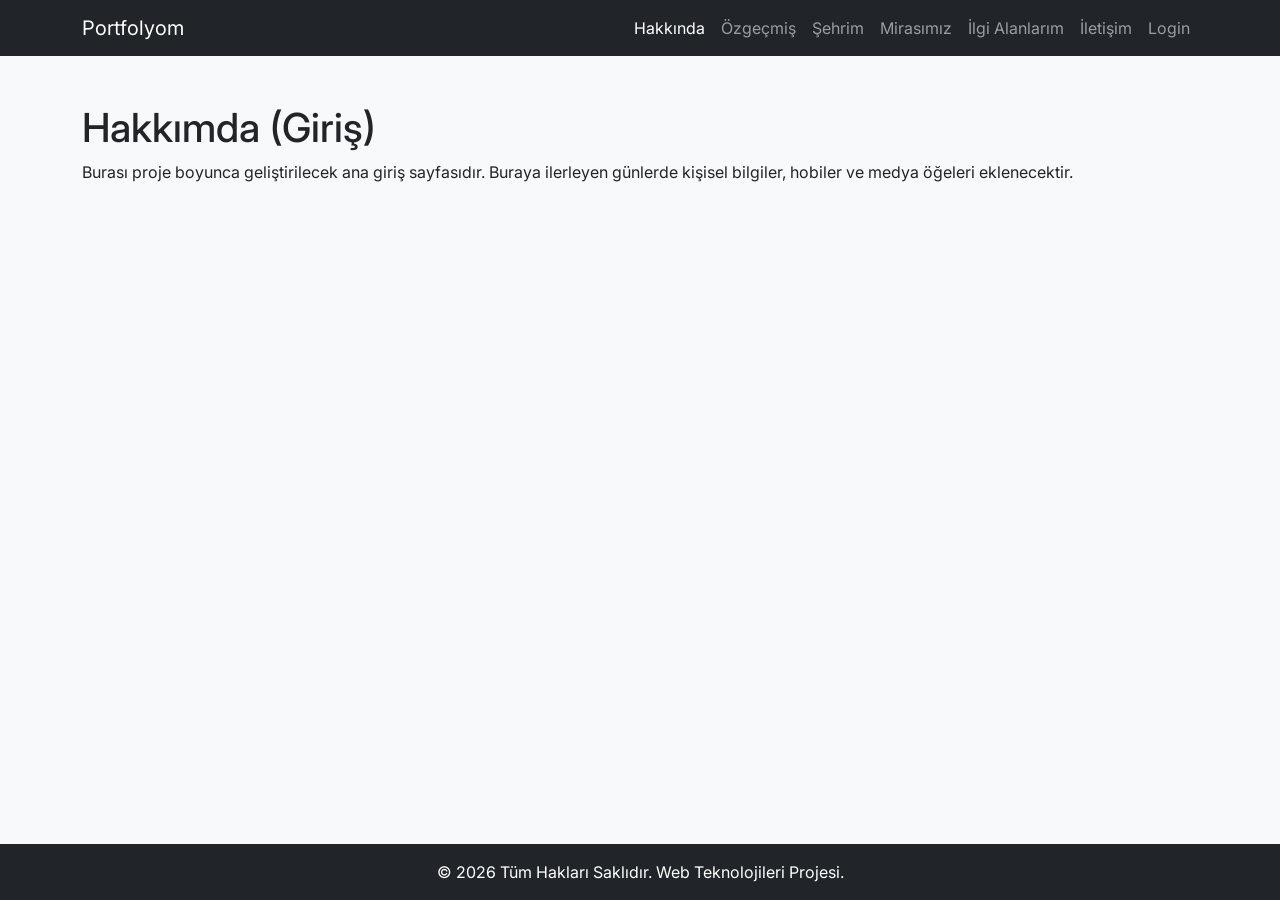
==== index.html @ a38fa342 "Gün 1: Proje kurulumu ve temel şablon oluşturuldu" ====
<!DOCTYPE html>
<html lang="tr">
<head>
    <meta charset="UTF-8">
    <meta name="viewport" content="width=device-width, initial-scale=1.0">
    <title>Kişisel Web Sitem - Hakkında</title>
    
    <!-- Bootstrap 5 CSS -->
    <link href="https://cdn.jsdelivr.net/npm/bootstrap@5.3.3/dist/css/bootstrap.min.css" rel="stylesheet">
    
    <!-- Custom CSS -->
    <link rel="stylesheet" href="css/style.css">
</head>
<body class="d-flex flex-column min-vh-100">

    <!-- Navbar -->
    <nav class="navbar navbar-expand-lg navbar-dark bg-dark">
        <div class="container">
            <a class="navbar-brand" href="index.html">Portfolyom</a>
            <button class="navbar-toggler" type="button" data-bs-toggle="collapse" data-bs-toggle="target="#navbarNav" aria-controls="navbarNav" aria-expanded="false" aria-label="Toggle navigation">
                <span class="navbar-toggler-icon"></span>
            </button>
            <div class="collapse navbar-collapse" id="navbarNav">
                <ul class="navbar-nav ms-auto">
                    <li class="nav-item">
                        <a class="nav-link active" aria-current="page" href="index.html">Hakkında</a>
                    </li>
                    <li class="nav-item">
                        <a class="nav-link" href="ozgecmis.html">Özgeçmiş</a>
                    </li>
                    <li class="nav-item">
                        <a class="nav-link" href="sehrim.html">Şehrim</a>
                    </li>
                    <li class="nav-item">
                        <a class="nav-link" href="mirasimiz.html">Mirasımız</a>
                    </li>
                    <li class="nav-item">
                        <a class="nav-link" href="ilgialanlarim.html">İlgi Alanlarım</a>
                    </li>
                    <li class="nav-item">
                        <a class="nav-link" href="iletisim.html">İletişim</a>
                    </li>
                    <li class="nav-item">
                        <a class="nav-link" href="login.html">Login</a>
                    </li>
                </ul>
            </div>
        </div>
    </nav>

    <!-- Main Content Area -->
    <main class="flex-grow-1">
        <div class="container mt-5">
            <h1>Hakkımda (Giriş)</h1>
            <p>Burası proje boyunca geliştirilecek ana giriş sayfasıdır. Buraya ilerleyen günlerde kişisel bilgiler, hobiler ve medya öğeleri eklenecektir.</p>
        </div>
    </main>

    <!-- Footer -->
    <footer class="bg-dark text-white text-center py-3 mt-auto">
        <div class="container">
            <p class="mb-0">&copy; 2026 Tüm Hakları Saklıdır. Web Teknolojileri Projesi.</p>
        </div>
    </footer>

    <!-- Bootstrap 5 JS Bundle with Popper -->
    <script src="https://cdn.jsdelivr.net/npm/bootstrap@5.3.3/dist/js/bootstrap.bundle.min.js"></script>
</body>
</html>
---- css/style.css ----
/* style.css - Custom CSS for the Web Technologies Project */

/* Import Google Fonts for better typography */
@import url('https://fonts.googleapis.com/css2?family=Inter:wght@400;500;700&display=swap');

body {
    font-family: 'Inter', sans-serif;
    background-color: #f8f9fa;
}

/* Add some padding to the main content so it doesn't stick to the header/footer */
main {
    padding-bottom: 2rem;
}
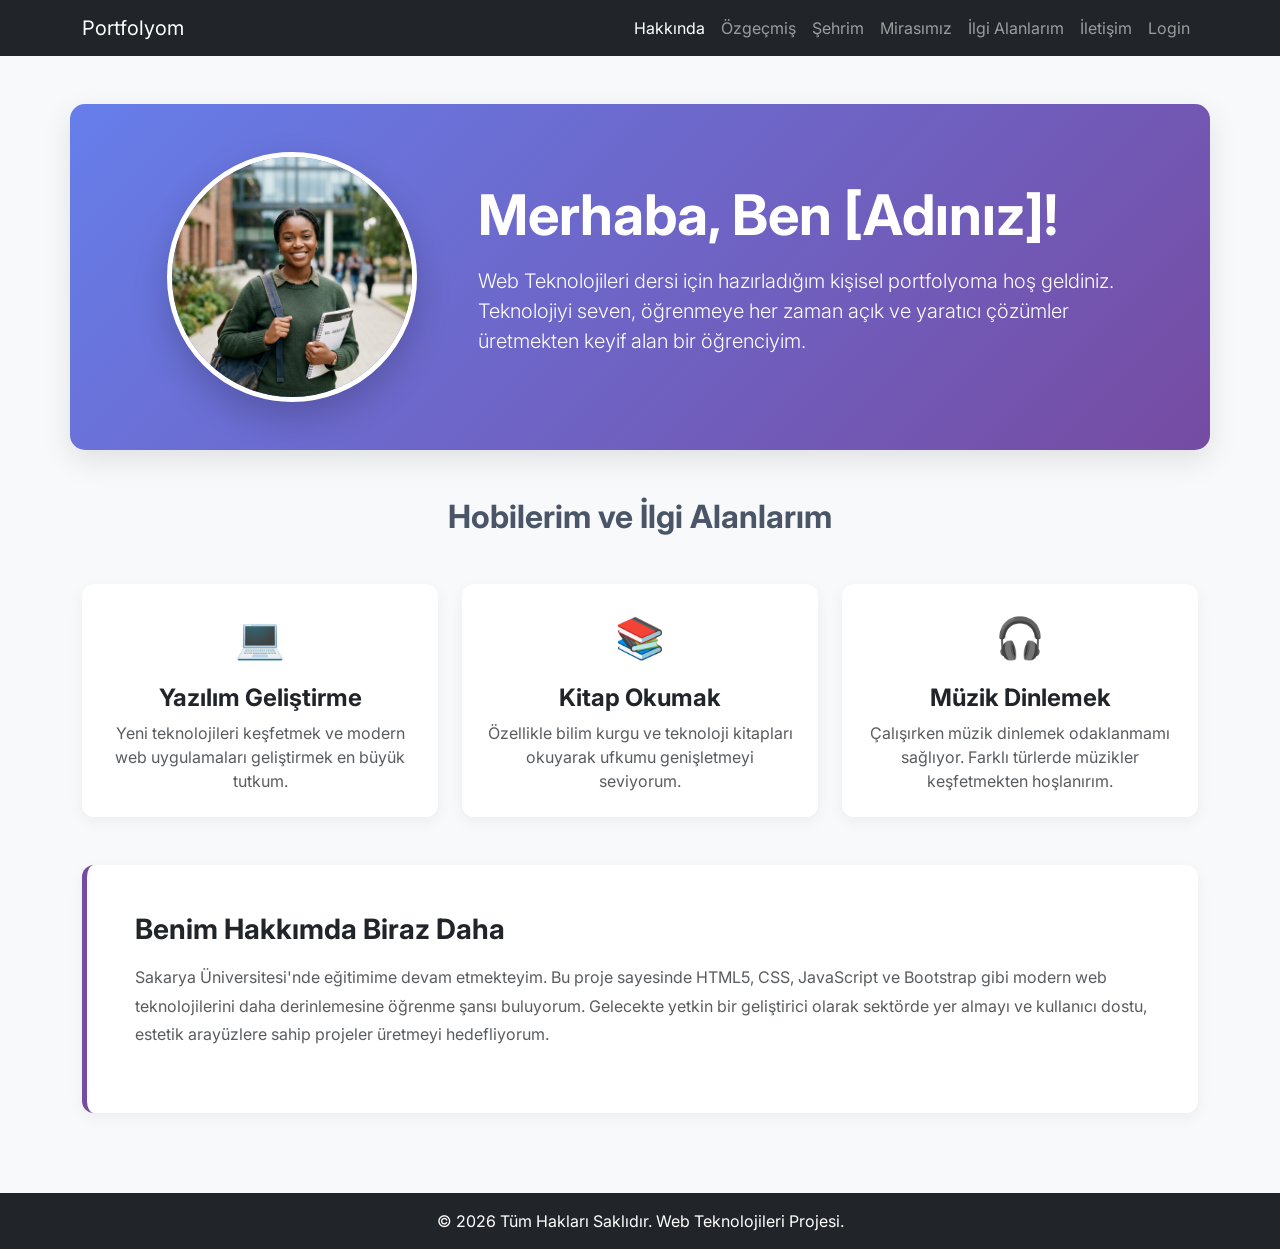
==== commit e1a5feab: "Gün 2: Hakkında (About) sayfasi tasarimi ve icerikleri eklendi" ====
--- a/index.html
+++ b/index.html
@@ -51,8 +51,57 @@
     <!-- Main Content Area -->
     <main class="flex-grow-1">
         <div class="container mt-5">
-            <h1>Hakkımda (Giriş)</h1>
-            <p>Burası proje boyunca geliştirilecek ana giriş sayfasıdır. Buraya ilerleyen günlerde kişisel bilgiler, hobiler ve medya öğeleri eklenecektir.</p>
+            <!-- Hero Section -->
+            <div class="row about-header align-items-center p-4 p-md-5">
+                <div class="col-md-4 text-center mb-4 mb-md-0">
+                    <img src="img/profile.png" alt="Profil Fotoğrafım" class="img-fluid rounded-circle profile-img" style="max-width: 250px;">
+                </div>
+                <div class="col-md-8">
+                    <h1 class="display-4 fw-bold mb-3">Merhaba, Ben [Adınız]!</h1>
+                    <p class="lead">Web Teknolojileri dersi için hazırladığım kişisel portfolyoma hoş geldiniz. Teknolojiyi seven, öğrenmeye her zaman açık ve yaratıcı çözümler üretmekten keyif alan bir öğrenciyim.</p>
+                </div>
+            </div>
+
+            <!-- Hobbies and Activities -->
+            <h2 class="text-center mb-5 fw-bold" style="color: #4a5568;">Hobilerim ve İlgi Alanlarım</h2>
+            <div class="row g-4 mb-5">
+                <!-- Hobby 1 -->
+                <div class="col-md-4">
+                    <div class="card hobby-card p-4 text-center">
+                        <div class="hobby-icon">💻</div>
+                        <h4 class="card-title fw-bold">Yazılım Geliştirme</h4>
+                        <p class="card-text text-muted">Yeni teknolojileri keşfetmek ve modern web uygulamaları geliştirmek en büyük tutkum.</p>
+                    </div>
+                </div>
+                <!-- Hobby 2 -->
+                <div class="col-md-4">
+                    <div class="card hobby-card p-4 text-center">
+                        <div class="hobby-icon">📚</div>
+                        <h4 class="card-title fw-bold">Kitap Okumak</h4>
+                        <p class="card-text text-muted">Özellikle bilim kurgu ve teknoloji kitapları okuyarak ufkumu genişletmeyi seviyorum.</p>
+                    </div>
+                </div>
+                <!-- Hobby 3 -->
+                <div class="col-md-4">
+                    <div class="card hobby-card p-4 text-center">
+                        <div class="hobby-icon">🎧</div>
+                        <h4 class="card-title fw-bold">Müzik Dinlemek</h4>
+                        <p class="card-text text-muted">Çalışırken müzik dinlemek odaklanmamı sağlıyor. Farklı türlerde müzikler keşfetmekten hoşlanırım.</p>
+                    </div>
+                </div>
+            </div>
+            
+            <!-- Extra info -->
+            <div class="row mb-5">
+                <div class="col-12">
+                    <div class="card hobby-card p-4 p-md-5 border-start border-5" style="border-left-color: #764ba2 !important;">
+                        <h3 class="fw-bold mb-3">Benim Hakkımda Biraz Daha</h3>
+                        <p class="text-muted" style="line-height: 1.8;">
+                            Sakarya Üniversitesi'nde eğitimime devam etmekteyim. Bu proje sayesinde HTML5, CSS, JavaScript ve Bootstrap gibi modern web teknolojilerini daha derinlemesine öğrenme şansı buluyorum. Gelecekte yetkin bir geliştirici olarak sektörde yer almayı ve kullanıcı dostu, estetik arayüzlere sahip projeler üretmeyi hedefliyorum.
+                        </p>
+                    </div>
+                </div>
+            </div>
         </div>
     </main>
 
--- a/css/style.css
+++ b/css/style.css
@@ -12,3 +12,37 @@
 main {
     padding-bottom: 2rem;
 }
+
+/* --- Day 2: About Page Styles --- */
+.about-header {
+    background: linear-gradient(135deg, #667eea 0%, #764ba2 100%);
+    color: white;
+    padding: 4rem 0;
+    border-radius: 15px;
+    margin-bottom: 3rem;
+    box-shadow: 0 10px 30px rgba(0,0,0,0.1);
+}
+.profile-img {
+    border: 5px solid white;
+    box-shadow: 0 15px 35px rgba(0,0,0,0.2);
+    transition: transform 0.3s ease;
+}
+.profile-img:hover {
+    transform: scale(1.05);
+}
+.hobby-card {
+    border: none;
+    border-radius: 12px;
+    box-shadow: 0 5px 15px rgba(0,0,0,0.05);
+    transition: all 0.3s ease;
+    height: 100%;
+}
+.hobby-card:hover {
+    transform: translateY(-5px);
+    box-shadow: 0 15px 30px rgba(0,0,0,0.1);
+}
+.hobby-icon {
+    font-size: 2.5rem;
+    color: #667eea;
+    margin-bottom: 1rem;
+}
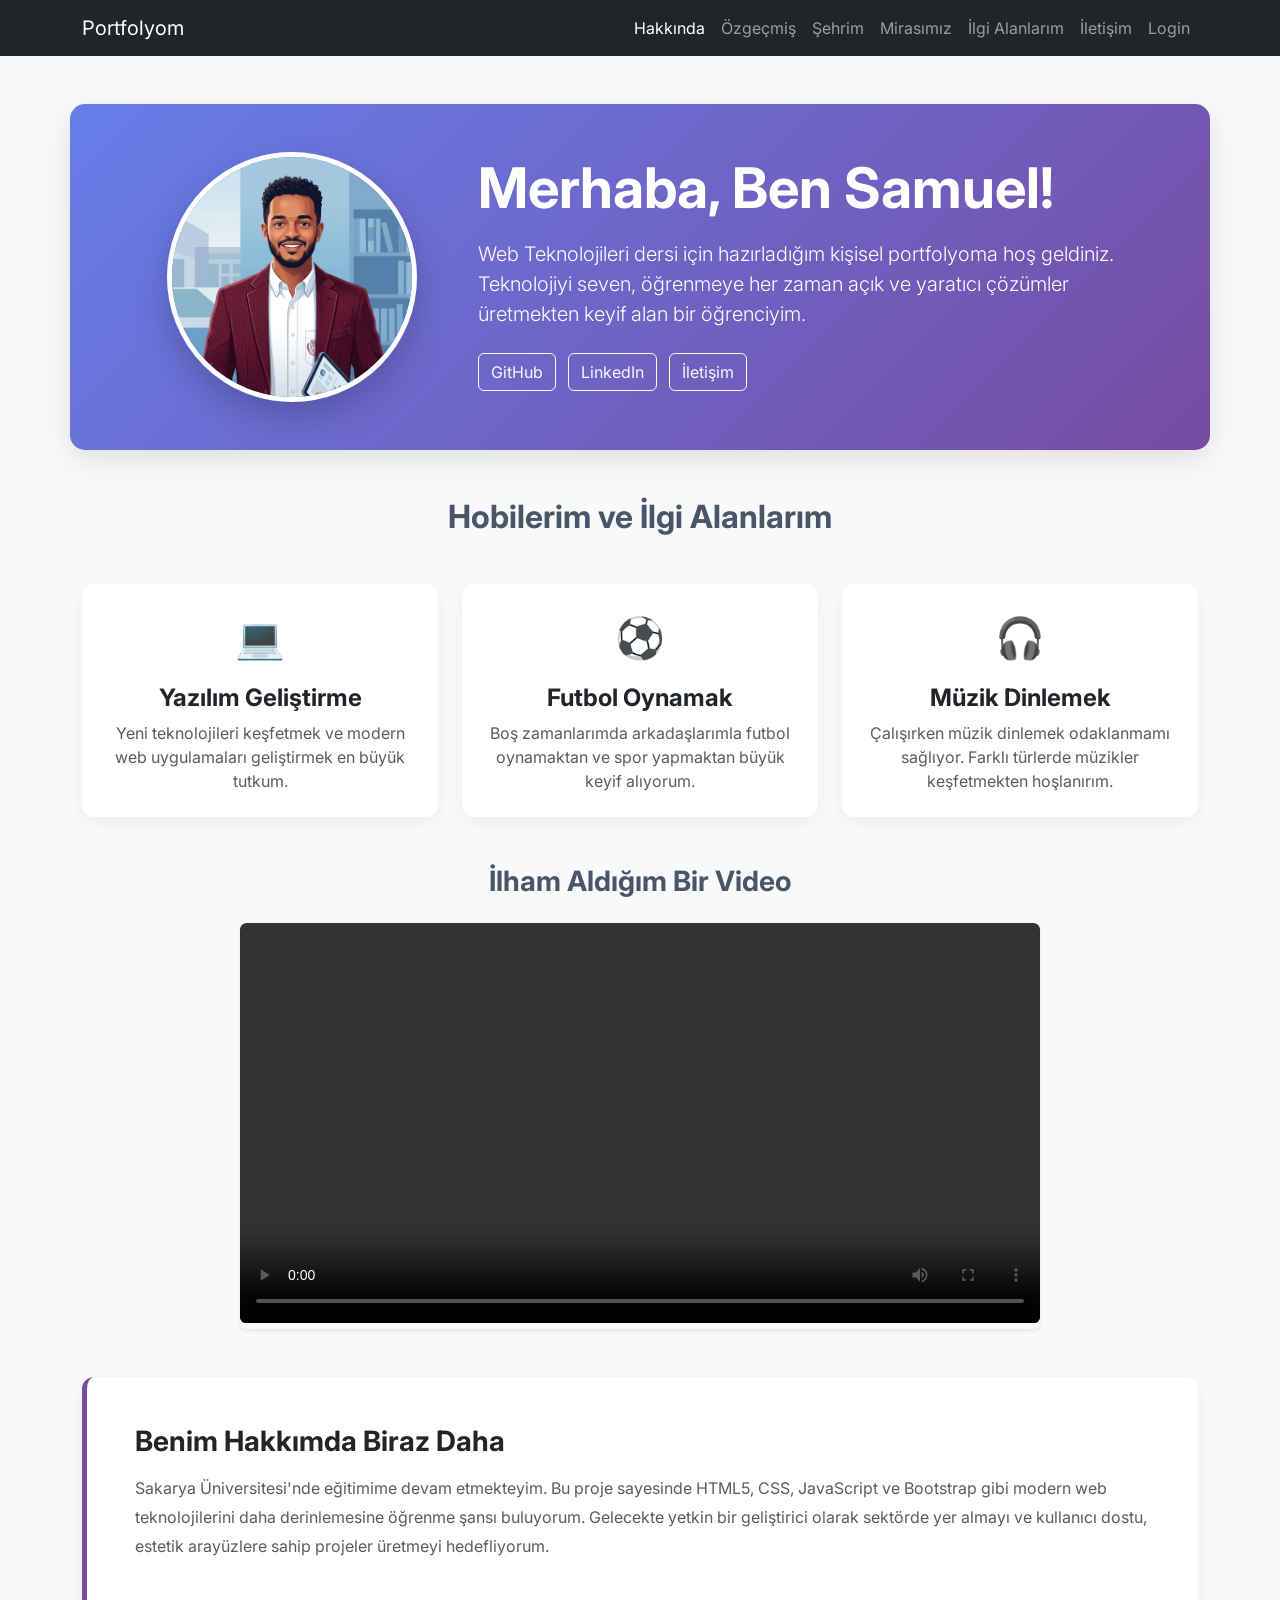
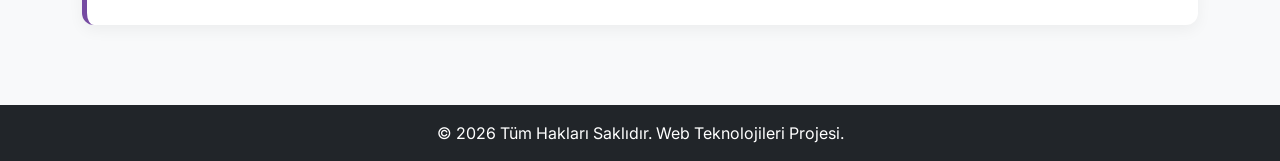
==== commit d767982e: "Profil fotoğrafı ve kişisel bilgiler güncellendi" ====
--- a/index.html
+++ b/index.html
@@ -1,23 +1,26 @@
 <!DOCTYPE html>
 <html lang="tr">
+
 <head>
     <meta charset="UTF-8">
     <meta name="viewport" content="width=device-width, initial-scale=1.0">
     <title>Kişisel Web Sitem - Hakkında</title>
-    
+
     <!-- Bootstrap 5 CSS -->
     <link href="https://cdn.jsdelivr.net/npm/bootstrap@5.3.3/dist/css/bootstrap.min.css" rel="stylesheet">
-    
+
     <!-- Custom CSS -->
     <link rel="stylesheet" href="css/style.css">
 </head>
+
 <body class="d-flex flex-column min-vh-100">
 
-    <!-- Navbar -->
+    <!-- Menü (Navbar) -->
     <nav class="navbar navbar-expand-lg navbar-dark bg-dark">
         <div class="container">
             <a class="navbar-brand" href="index.html">Portfolyom</a>
-            <button class="navbar-toggler" type="button" data-bs-toggle="collapse" data-bs-toggle="target="#navbarNav" aria-controls="navbarNav" aria-expanded="false" aria-label="Toggle navigation">
+            <button class="navbar-toggler" type="button" data-bs-toggle="collapse" data-bs-toggle="target=" #navbarNav"
+                aria-controls="navbarNav" aria-expanded="false" aria-label="Toggle navigation">
                 <span class="navbar-toggler-icon"></span>
             </button>
             <div class="collapse navbar-collapse" id="navbarNav">
@@ -48,21 +51,29 @@
         </div>
     </nav>
 
-    <!-- Main Content Area -->
+    <!-- Ana İçerik Alanı -->
     <main class="flex-grow-1">
         <div class="container mt-5">
-            <!-- Hero Section -->
+            <!-- Karşılama Bölümü -->
             <div class="row about-header align-items-center p-4 p-md-5">
                 <div class="col-md-4 text-center mb-4 mb-md-0">
-                    <img src="img/profile.png" alt="Profil Fotoğrafım" class="img-fluid rounded-circle profile-img" style="max-width: 250px;">
+                    <img src="img/profile.png" alt="Profil Fotoğrafım" class="img-fluid rounded-circle profile-img"
+                        style="max-width: 250px;">
                 </div>
                 <div class="col-md-8">
-                    <h1 class="display-4 fw-bold mb-3">Merhaba, Ben [Adınız]!</h1>
-                    <p class="lead">Web Teknolojileri dersi için hazırladığım kişisel portfolyoma hoş geldiniz. Teknolojiyi seven, öğrenmeye her zaman açık ve yaratıcı çözümler üretmekten keyif alan bir öğrenciyim.</p>
+                    <h1 class="display-4 fw-bold mb-3">Merhaba, Ben Samuel!</h1>
+                    <p class="lead">Web Teknolojileri dersi için hazırladığım kişisel portfolyoma hoş geldiniz.
+                        Teknolojiyi seven, öğrenmeye her zaman açık ve yaratıcı çözümler üretmekten keyif alan bir
+                        öğrenciyim.</p>
+                    <div class="mt-4">
+                        <a href="https://github.com" target="_blank" class="btn btn-outline-light me-2 mb-2">GitHub</a>
+                        <a href="https://linkedin.com" target="_blank" class="btn btn-outline-light me-2 mb-2">LinkedIn</a>
+                        <a href="mailto:ornek@sakarya.edu.tr" class="btn btn-outline-light mb-2">İletişim</a>
+                    </div>
                 </div>
             </div>
 
-            <!-- Hobbies and Activities -->
+            <!-- Hobiler ve Etkinlikler -->
             <h2 class="text-center mb-5 fw-bold" style="color: #4a5568;">Hobilerim ve İlgi Alanlarım</h2>
             <div class="row g-4 mb-5">
                 <!-- Hobby 1 -->
@@ -70,15 +81,16 @@
                     <div class="card hobby-card p-4 text-center">
                         <div class="hobby-icon">💻</div>
                         <h4 class="card-title fw-bold">Yazılım Geliştirme</h4>
-                        <p class="card-text text-muted">Yeni teknolojileri keşfetmek ve modern web uygulamaları geliştirmek en büyük tutkum.</p>
+                        <p class="card-text text-muted">Yeni teknolojileri keşfetmek ve modern web uygulamaları
+                            geliştirmek en büyük tutkum.</p>
                     </div>
                 </div>
                 <!-- Hobby 2 -->
                 <div class="col-md-4">
                     <div class="card hobby-card p-4 text-center">
-                        <div class="hobby-icon">📚</div>
-                        <h4 class="card-title fw-bold">Kitap Okumak</h4>
-                        <p class="card-text text-muted">Özellikle bilim kurgu ve teknoloji kitapları okuyarak ufkumu genişletmeyi seviyorum.</p>
+                        <div class="hobby-icon">⚽</div>
+                        <h4 class="card-title fw-bold">Futbol Oynamak</h4>
+                        <p class="card-text text-muted">Boş zamanlarımda arkadaşlarımla futbol oynamaktan ve spor yapmaktan büyük keyif alıyorum.</p>
                     </div>
                 </div>
                 <!-- Hobby 3 -->
@@ -86,18 +98,36 @@
                     <div class="card hobby-card p-4 text-center">
                         <div class="hobby-icon">🎧</div>
                         <h4 class="card-title fw-bold">Müzik Dinlemek</h4>
-                        <p class="card-text text-muted">Çalışırken müzik dinlemek odaklanmamı sağlıyor. Farklı türlerde müzikler keşfetmekten hoşlanırım.</p>
+                        <p class="card-text text-muted">Çalışırken müzik dinlemek odaklanmamı sağlıyor. Farklı türlerde
+                            müzikler keşfetmekten hoşlanırım.</p>
                     </div>
                 </div>
             </div>
-            
-            <!-- Extra info -->
+
+            <!-- İlham Veren Video -->
+            <div class="row mb-5">
+                <div class="col-12 text-center">
+                    <h3 class="fw-bold mb-4" style="color: #4a5568;">İlham Aldığım Bir Video</h3>
+                    <div class="shadow-sm rounded overflow-hidden mx-auto" style="max-width: 800px;">
+                        <video width="100%" controls class="rounded">
+                            <source src="https://www.w3schools.com/html/mov_bbb.mp4" type="video/mp4">
+                            Tarayıcınız video etiketini desteklemiyor.
+                        </video>
+                    </div>
+                </div>
+            </div>
+
+            <!-- Ek Bilgiler -->
             <div class="row mb-5">
                 <div class="col-12">
-                    <div class="card hobby-card p-4 p-md-5 border-start border-5" style="border-left-color: #764ba2 !important;">
+                    <div class="card hobby-card p-4 p-md-5 border-start border-5"
+                        style="border-left-color: #764ba2 !important;">
                         <h3 class="fw-bold mb-3">Benim Hakkımda Biraz Daha</h3>
                         <p class="text-muted" style="line-height: 1.8;">
-                            Sakarya Üniversitesi'nde eğitimime devam etmekteyim. Bu proje sayesinde HTML5, CSS, JavaScript ve Bootstrap gibi modern web teknolojilerini daha derinlemesine öğrenme şansı buluyorum. Gelecekte yetkin bir geliştirici olarak sektörde yer almayı ve kullanıcı dostu, estetik arayüzlere sahip projeler üretmeyi hedefliyorum.
+                            Sakarya Üniversitesi'nde eğitimime devam etmekteyim. Bu proje sayesinde HTML5, CSS,
+                            JavaScript ve Bootstrap gibi modern web teknolojilerini daha derinlemesine öğrenme şansı
+                            buluyorum. Gelecekte yetkin bir geliştirici olarak sektörde yer almayı ve kullanıcı dostu,
+                            estetik arayüzlere sahip projeler üretmeyi hedefliyorum.
                         </p>
                     </div>
                 </div>
@@ -105,7 +135,7 @@
         </div>
     </main>
 
-    <!-- Footer -->
+    <!-- Alt Bilgi (Footer) -->
     <footer class="bg-dark text-white text-center py-3 mt-auto">
         <div class="container">
             <p class="mb-0">&copy; 2026 Tüm Hakları Saklıdır. Web Teknolojileri Projesi.</p>
@@ -115,4 +145,5 @@
     <!-- Bootstrap 5 JS Bundle with Popper -->
     <script src="https://cdn.jsdelivr.net/npm/bootstrap@5.3.3/dist/js/bootstrap.bundle.min.js"></script>
 </body>
-</html>
+
+</html>
--- a/css/style.css
+++ b/css/style.css
@@ -1,6 +1,6 @@
-/* style.css - Custom CSS for the Web Technologies Project */
+/* style.css - Web Teknolojileri Projesi için Özel CSS */
 
-/* Import Google Fonts for better typography */
+/* Daha iyi tipografi için Google Fonts içe aktarımı */
 @import url('https://fonts.googleapis.com/css2?family=Inter:wght@400;500;700&display=swap');
 
 body {
@@ -8,12 +8,12 @@
     background-color: #f8f9fa;
 }
 
-/* Add some padding to the main content so it doesn't stick to the header/footer */
+/* Ana içeriğe boşluk ekleyerek üst/alt kısımlara yapışmasını engelle */
 main {
     padding-bottom: 2rem;
 }
 
-/* --- Day 2: About Page Styles --- */
+/* --- Gün 2: Hakkında Sayfası Stilleri --- */
 .about-header {
     background: linear-gradient(135deg, #667eea 0%, #764ba2 100%);
     color: white;
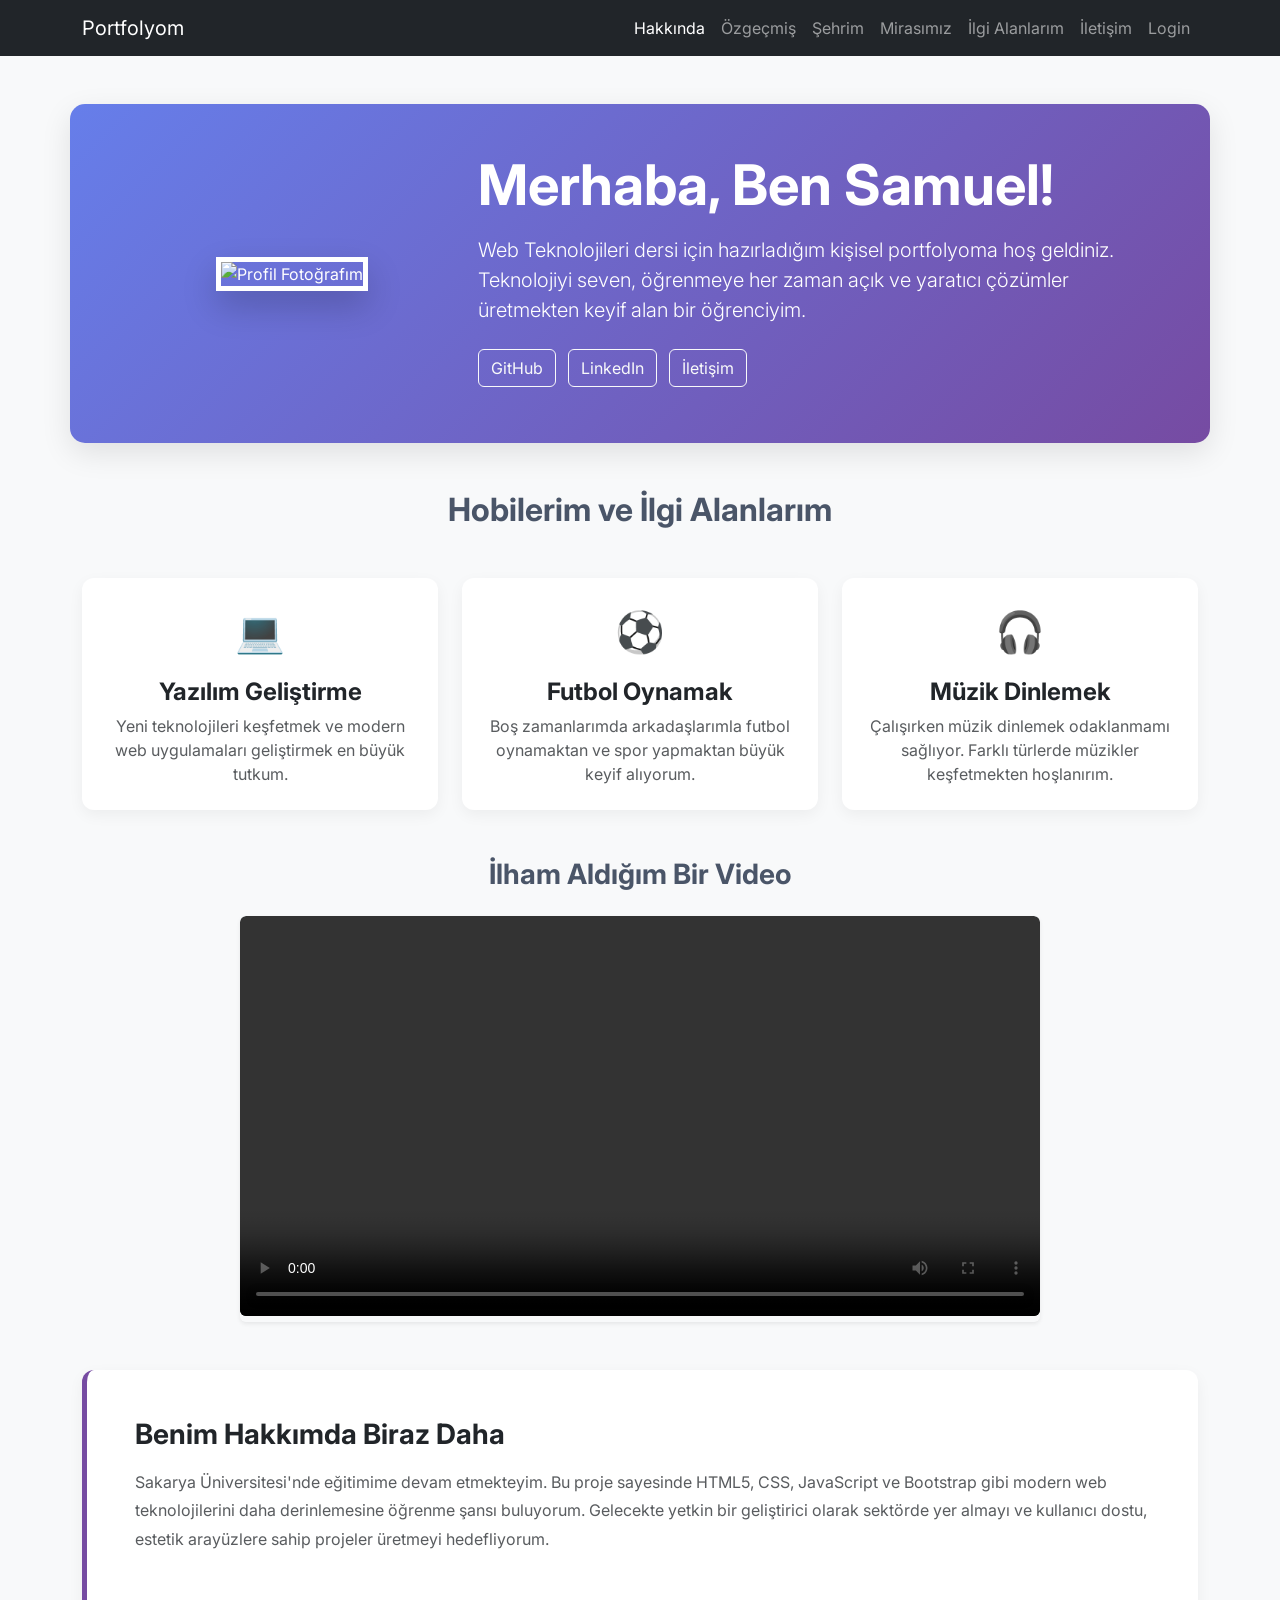
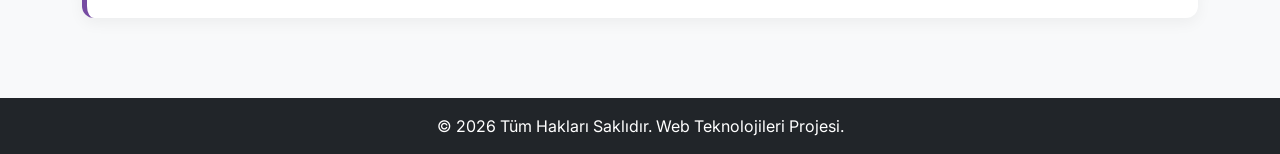
==== commit c1fe40e5: "profil fotoğrafı güncellendi" ====
--- a/index.html
+++ b/index.html
@@ -19,7 +19,7 @@
     <nav class="navbar navbar-expand-lg navbar-dark bg-dark">
         <div class="container">
             <a class="navbar-brand" href="index.html">Portfolyom</a>
-            <button class="navbar-toggler" type="button" data-bs-toggle="collapse" data-bs-toggle="target=" #navbarNav"
+            <button class="navbar-toggler" type="button" data-bs-toggle="collapse" data-bs-target="#navbarNav"
                 aria-controls="navbarNav" aria-expanded="false" aria-label="Toggle navigation">
                 <span class="navbar-toggler-icon"></span>
             </button>
@@ -44,7 +44,7 @@
                         <a class="nav-link" href="iletisim.html">İletişim</a>
                     </li>
                     <li class="nav-item">
-                        <a class="nav-link" href="login.html">Login</a>
+                        <a class="nav-link" href="login.php">Login</a>
                     </li>
                 </ul>
             </div>
@@ -57,7 +57,7 @@
             <!-- Karşılama Bölümü -->
             <div class="row about-header align-items-center p-4 p-md-5">
                 <div class="col-md-4 text-center mb-4 mb-md-0">
-                    <img src="img/profile.png" alt="Profil Fotoğrafım" class="img-fluid rounded-circle profile-img"
+                    <img src="img/IMG_8347.png" alt="Profil Fotoğrafım" class="img-fluid profile-img"
                         style="max-width: 250px;">
                 </div>
                 <div class="col-md-8">
@@ -67,7 +67,8 @@
                         öğrenciyim.</p>
                     <div class="mt-4">
                         <a href="https://github.com" target="_blank" class="btn btn-outline-light me-2 mb-2">GitHub</a>
-                        <a href="https://linkedin.com" target="_blank" class="btn btn-outline-light me-2 mb-2">LinkedIn</a>
+                        <a href="https://linkedin.com" target="_blank"
+                            class="btn btn-outline-light me-2 mb-2">LinkedIn</a>
                         <a href="mailto:ornek@sakarya.edu.tr" class="btn btn-outline-light mb-2">İletişim</a>
                     </div>
                 </div>
@@ -90,7 +91,8 @@
                     <div class="card hobby-card p-4 text-center">
                         <div class="hobby-icon">⚽</div>
                         <h4 class="card-title fw-bold">Futbol Oynamak</h4>
-                        <p class="card-text text-muted">Boş zamanlarımda arkadaşlarımla futbol oynamaktan ve spor yapmaktan büyük keyif alıyorum.</p>
+                        <p class="card-text text-muted">Boş zamanlarımda arkadaşlarımla futbol oynamaktan ve spor
+                            yapmaktan büyük keyif alıyorum.</p>
                     </div>
                 </div>
                 <!-- Hobby 3 -->
--- a/css/style.css
+++ b/css/style.css
@@ -46,3 +46,34 @@
     color: #667eea;
     margin-bottom: 1rem;
 }
+
+/* --- Gün 3: CV Sayfası Stilleri --- */
+.cv-header {
+    background: linear-gradient(135deg, #4e54c8 0%, #8f94fb 100%);
+}
+.cv-item {
+    transition: all 0.3s ease;
+}
+.cv-item:hover {
+    background-color: #f8f9fa;
+    border-radius: 0 8px 8px 0;
+}
+
+/* --- Mobil Uyum --- */
+@media (max-width: 768px) {
+    .about-header {
+        padding: 2rem 0;
+    }
+    .about-header .display-4 {
+        font-size: 1.8rem;
+    }
+    .profile-img {
+        max-width: 150px !important;
+    }
+    .cv-header {
+        padding: 2rem !important;
+    }
+    .cv-header .display-4 {
+        font-size: 1.8rem;
+    }
+}
